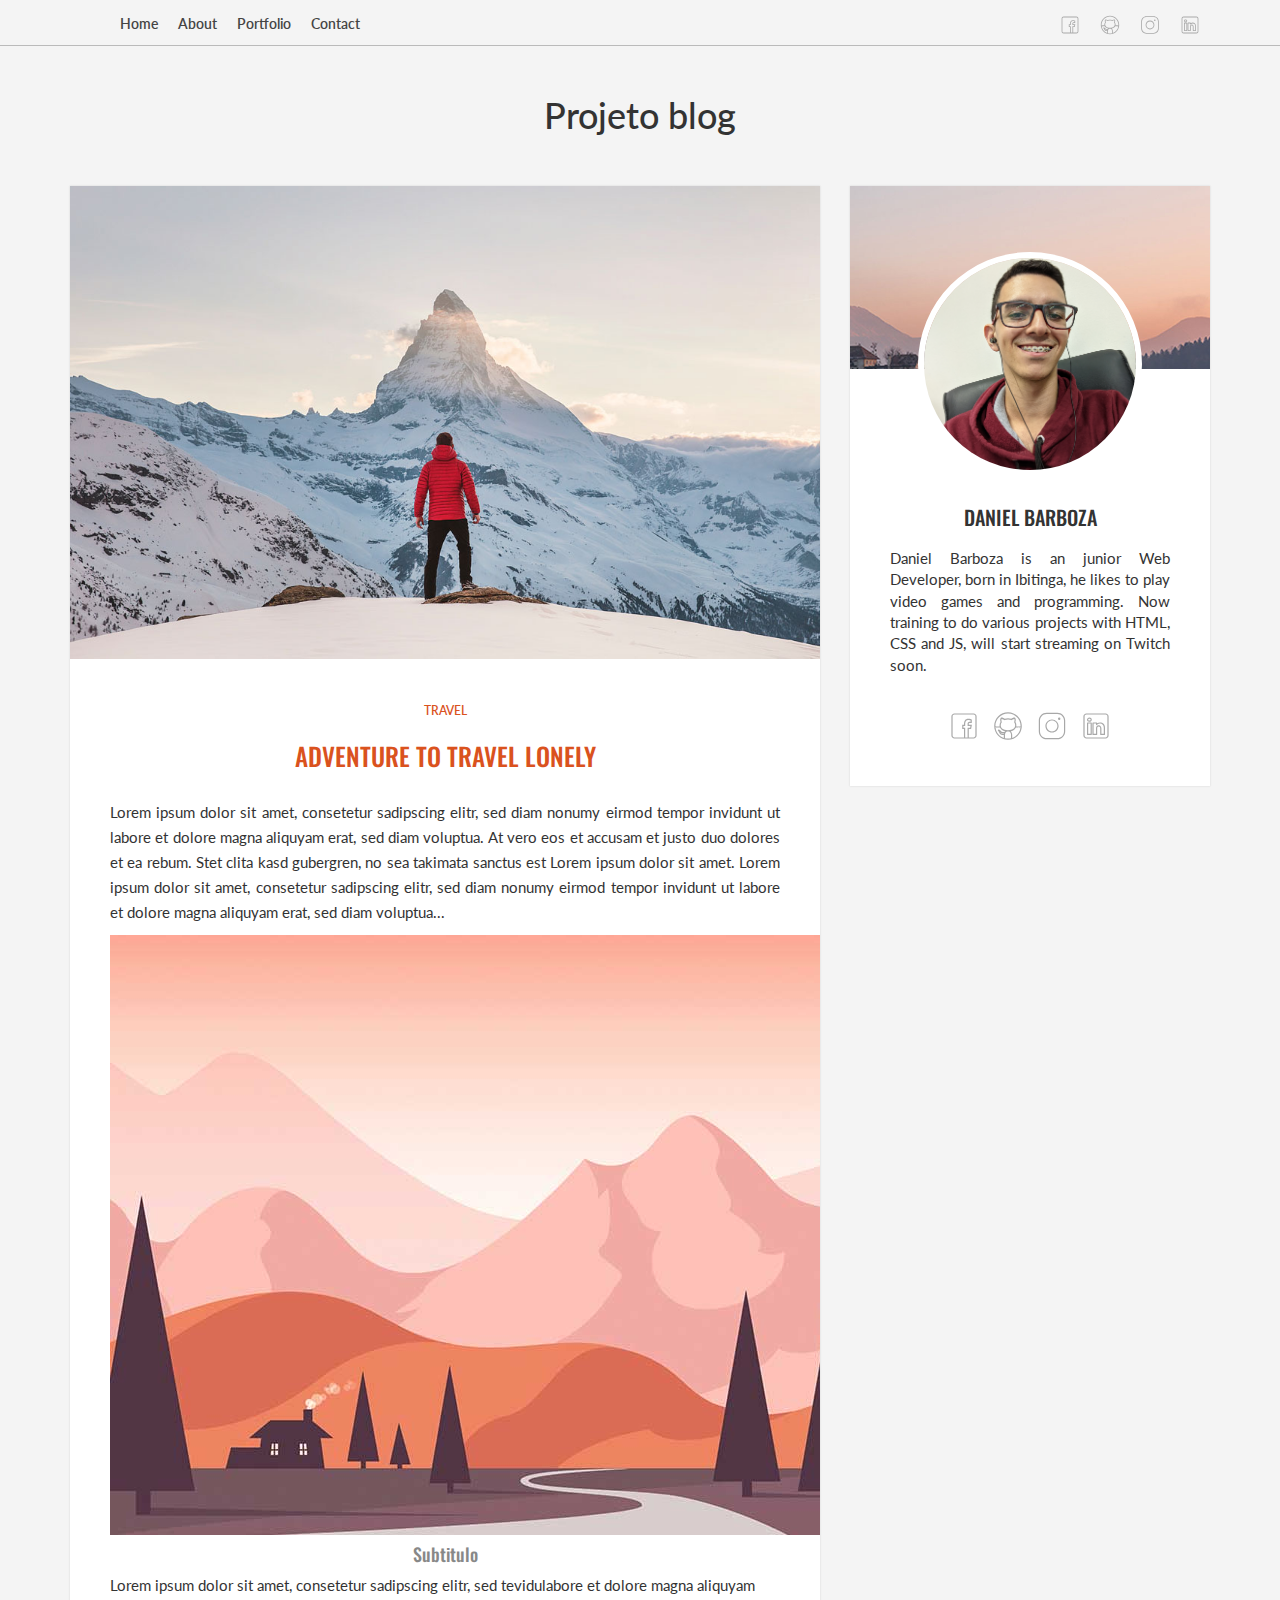
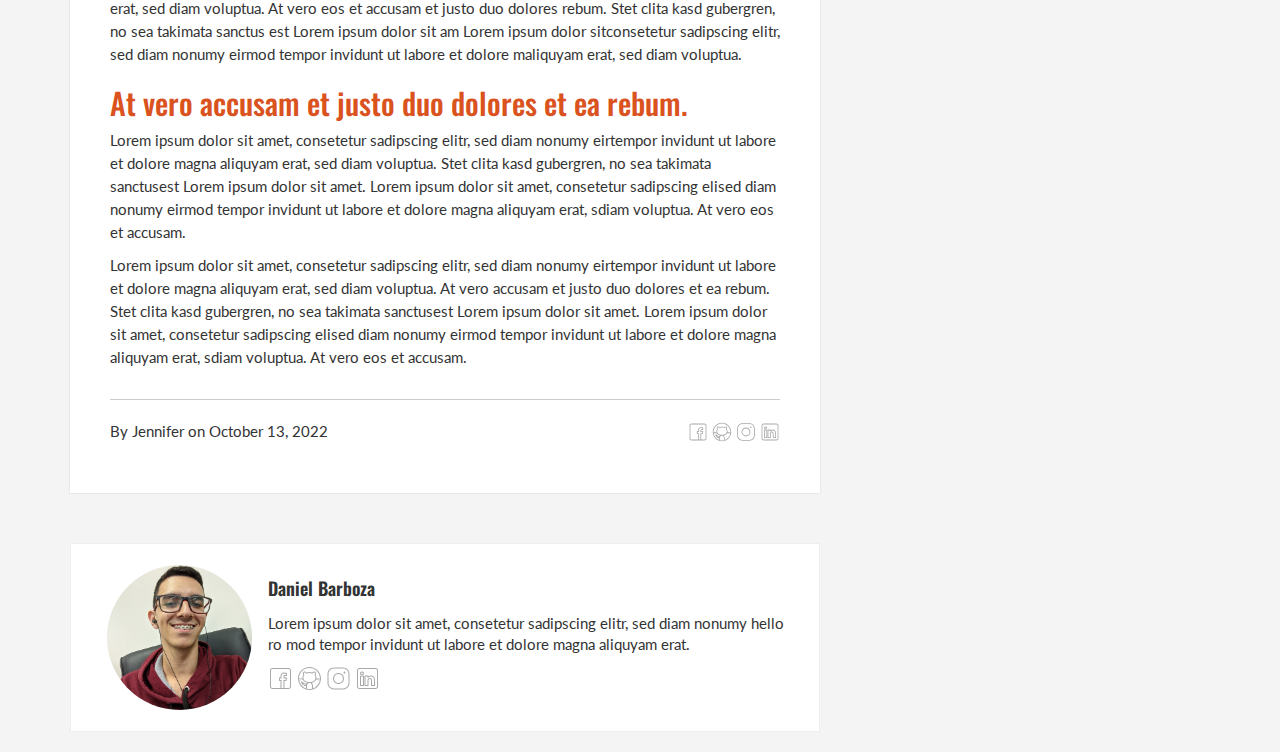
==== pages/article_page.html @ d84fda38 "Adição da página de artigo" ====
<!DOCTYPE html>

<link rel="stylesheet" href="/css/index.css" >
<link rel="stylesheet" href="/css/about.css" >
<link rel="stylesheet" href="/css/article.css" >
<link rel="stylesheet" href="/css/bootstrap.css" >
<link rel="preconnect" href="https://fonts.googleapis.com">
<link rel="preconnect" href="https://fonts.gstatic.com" crossorigin>
<link href="https://fonts.googleapis.com/css2?family=Oswald:wght@200;300;400;500;600;700&display=swap" rel="stylesheet">
<link href="https://fonts.googleapis.com/css2?family=Lato:ital,wght@0,100;0,300;0,400;0,700;0,900;1,100;1,300;1,400;1,700;1,900&family=Oswald:wght@200;300;400;500;600;700&display=swap" rel="stylesheet">
<script src="/js/bootstrap.js" ></script>



<html>

<head>

<header>
  <section>
    <nav>
      <div class="container">
        <ul class="menu">
          <a href="#"><li>Home</li></a>
          <a href="#"><li>About</li></a>
          <a href="#"><li>Portfolio</li></a>
          <a href="#"><li>Contact</li></a>
        </ul>

        <ul class="social-medias">
          <a href="#"><li><img src="/components/src/icons8-facebook.svg" /></li></a>
          <a href="#"><li><img src="/components/src/icons8-github.svg" /></li></a>
          <a href="#"><li><img src="/components/src/icons8-instagram.svg" /></li></a>
          <a href="#"><li><img src="/components/src/icons8-linkedin.svg" /></li></a>
        </ul>
      </div>
    </nav>
  </section>

</header>

<section class="logo">
  <h1>Projeto blog</h1>
</section>


</head>

<body>

  <div class="container">
    <div class="row">

      <div class="col-sm-8">
        <article class="single-blog">
          <div class="post-thumb">
            <a href="#">
              <img src="/components/src/img/post-thumb-1.jpg">
            </a>
          </div>
          <div class="post-content">
            <p class="article-category">TRAVEL</p> 
            <h2 class="article-title">Adventure to travel lonely</h2>
            <p class="article-content">Lorem ipsum dolor sit amet, consetetur sadipscing elitr, sed diam nonumy eirmod tempor invidunt ut labore et dolore magna aliquyam erat, sed diam voluptua. At vero eos et accusam et justo duo dolores et ea rebum. Stet clita kasd gubergren, no sea takimata sanctus est Lorem ipsum dolor sit amet. Lorem ipsum dolor sit amet, consetetur sadipscing elitr, sed diam nonumy eirmod tempor invidunt ut labore et dolore magna aliquyam erat, sed diam voluptua...</p>
            
            <img src="/components/src/img/gl-10.jpg" /> 
            <h4 class="subtitle">Subtitulo</h4>

            <p>Lorem ipsum dolor sit amet, consetetur sadipscing elitr, sed tevidulabore et dolore magna aliquyam erat, sed diam voluptua. At vero eos et accusam et justo duo dolores rebum. Stet clita kasd gubergren, no sea takimata sanctus est Lorem ipsum dolor sit am Lorem ipsum dolor sitconsetetur sadipscing elitr, sed diam nonumy eirmod tempor invidunt ut labore et dolore maliquyam erat, sed diam voluptua.</p>
            <h2>At vero accusam et justo duo dolores et ea rebum.</h2>
            <p>Lorem ipsum dolor sit amet, consetetur sadipscing elitr, sed diam nonumy eirtempor invidunt ut labore et dolore magna aliquyam erat, sed diam voluptua. Stet clita kasd gubergren, no sea takimata sanctusest Lorem ipsum dolor sit amet. Lorem ipsum dolor sit amet, consetetur sadipscing elised diam nonumy eirmod tempor invidunt ut labore et dolore magna aliquyam erat, sdiam voluptua. At vero eos et accusam.</p>
            <p>Lorem ipsum dolor sit amet, consetetur sadipscing elitr, sed diam nonumy eirtempor invidunt ut labore et dolore magna aliquyam erat, sed diam voluptua. At vero accusam et justo duo dolores et ea rebum. Stet clita kasd gubergren, no sea takimata sanctusest Lorem ipsum dolor sit amet. Lorem ipsum dolor sit amet, consetetur sadipscing elised diam nonumy eirmod tempor invidunt ut labore et dolore magna aliquyam erat, sdiam voluptua. At vero eos et accusam.</p>

            <div class="linha"></div>
            <div class="footer-article">
              <div class="articleBy">
                <p>
                  By Jennifer on October 13, 2022
                </p>
              </div>
              <div class="social-article">
                <a href="#"><img src="/components/src/icons8-facebook.svg" /></a>
                <a href="#"><img src="/components/src/icons8-github.svg" /></a>
                <a href="#"><img src="/components/src/icons8-instagram.svg" /></a>
                <a href="#"><img src="/components/src/icons8-linkedin.svg" /></a>
              </div>
            </div>

          </div>
        </article>

        <div class="about-author">
            <img class="author-photo" src="/components/src/img/me.jpg" >
            <div class="about-author-content">

              <a href="#"><h4>Daniel Barboza</h4></a>

              <p>Lorem ipsum dolor sit amet, consetetur sadipscing elitr, sed diam nonumy hello ro mod tempor invidunt ut labore et dolore magna aliquyam erat.</p>

              <div class="social-about">
                <a href="#"><img src="/components/src/icons8-facebook.svg" /></a>
                <a href="#"><img src="/components/src/icons8-github.svg" /></a>
                <a href="#"><img src="/components/src/icons8-instagram.svg" /></a>
                <a href="#"><img src="/components/src/icons8-linkedin.svg" /></a>
              </div>
            </div>
        </div>

      </div>

      <div class="col-sm-4">

        <div class="sidebar">

          <div class="background-about">
            <div class="about-content">
  
              <div class="picture-about">
                <div class="about-img">
                  <img src="/components/src/img/me.jpg" />
                </div>
              </div>
  
              <div>
                <h2>Daniel Barboza</h2>
  
                <p>Daniel Barboza is an junior Web Developer, born in Ibitinga, he likes to play video games and programming. Now training to do various projects with HTML, CSS and JS, will start streaming on Twitch soon.</p>
  
                <div class="medias-about">
                <a href="#"><img src="/components/src/icons8-facebook.svg" /></a>
                <a href="#"><img src="/components/src/icons8-github.svg" /></a>
                <a href="#"><img src="/components/src/icons8-instagram.svg" /></a>
                <a href="#"><img src="/components/src/icons8-linkedin.svg" /></a>
                </div>             
              </div>
            </div>
          </div>

          <div class="last-posts">

          </div>

        </div>

      </div>

    </div>
  </div>

  
</body>




</html>
---- css/index.css ----
header {
  display: block;
  border-bottom: 1px solid #81818181;
}

header nav {
  position: relative;
  justify-content: space-between;
}

header ul {
  display: -webkit-box;
  display: -ms-flexbox;
  display: flex;
  margin-top: revert;
}

header li {
  list-style: none;
  margin: 0 10px;
  color: #444;
  font-weight: 600;
}

header .container {
  padding-right: 15px;
  padding-left: 15px;
  margin-right: auto;
  margin-left: auto;
  display: -webkit-box;
  display: -ms-flexbox;
  display: flex;
  justify-content: space-between;
}

.social-medias li img {
  width: 20px;
}

html {
  font-family: "Lato", sans-serif;
  -webkit-box-sizing: border-box;
          box-sizing: border-box;
}

html a {
  text-decoration: none;
}

body{
  background: #f4f4f4!important;
}

ul{
  display: flex;
  margin-top: revert;
}

li{
  list-style: none;
  margin: 0 10px;
  color: #444;
  font-weight: 600;
}

nav .menu li:hover{
  color: #da521e;
}

.logo {
  text-align: center;
  margin: 50px 0;
}

.corpo {
  padding-right: 15px;
  padding-left: 15px;
  margin-right: auto;
  margin-left: auto;
  display: -webkit-box;
  display: -ms-flexbox;
  display: flex;
  flex-direction: column;
  position: relative;
  text-align: center;
}

.single-blog{
  background: #fff;
  margin-bottom: 50px;
  box-shadow: 0 0 2px 0 rgb(51 51 51 / 8%), 0 0 2px 0 rgb(51 51 51 / 8%);
}

.post-thumb img{
  width: 100%;
}

.post-content{
  overflow: hidden;
  padding: 40px;
}

.article-category {

  color: #da521e;
  text-align: center;
  font-size: 1.2rem;
  font-family: Lato;
  font-weight: 600;

}

.article-title{
  font-family: Oswald;
  font-weight: 500;
  font-size: 2.5rem;
  text-align: center;
  text-transform: uppercase;
  margin-bottom: 30px;

}

.article-title:hover{
  color: #da521e;
  cursor: pointer;
}

.article-content{
  text-align: justify;
  font-family: Lato;
  line-height: 2.5rem;
  font-size: 1.5rem;
}

.button-continue{
  text-align: center;
  padding: 30px;
}

.button-continue a{
  padding: 10px 18px;
  color: #da521e;
  border: 1px solid #da521e;
  font-family: Oswald;
  text-transform: uppercase;
  letter-spacing: 1px;
  font-size: 1.25rem;
  font-weight: 600;
  display: inline-block;
}

.button-continue a:hover{
  color: #fff;
  background: #da521e;
}

.linha{
  border-bottom: 0.5px solid #ccc;
  padding: 10px;
  margin-bottom: 20px;
}

.footer-article{
  display: flex;
  justify-content: space-between;
}

.footer-article img{
  width: 20px;

}


.social-medias li img{
  width: 20px;

}

.logo{
  text-align: center;
  margin: 50px 0;
}

.corpo{
  padding-right: 15px;
  padding-left: 15px;
  margin-right: auto;
  margin-left: auto;
  display: flex;
  flex-direction: column;
  position: relative;
  text-align: center;

}

/*# sourceMappingURL=index.css.map */
---- css/about.css ----
.background-about{
  background: url(/components/src/img/about-me-bg.jpg) no-repeat;
  background-size: 100%;
  background-color: #fff;  
  box-shadow: 0 0 2px 0 rgb(51 51 51 / 8%), 0 0 2px 0 rgb(51 51 51 / 8%);
}

.picture-about{
  text-align: center;
  padding: 40px 20px 10px;
}

.picture-about img{
  width: 70%;
  border-radius: 50%;
  border: 6px solid #fff;

}

.about-img{
padding-top: 8%;
}

.sidebar h2{
  text-align: center;
  font-family: Oswald;
  font-size: 2rem;
  text-transform: uppercase;
}

.about-content p{
  text-align: justify;
  padding: 10px 40px;
  font-size: 1.5rem;
}

.medias-about{
  text-align: center;
  padding: 10px 10px 40px;
}

.medias-about img{
  width: 30px;
  margin: 5px;
}
---- css/article.css ----
a:-webkit-any-link{color: unset;}

p{
  font-family: Lato;
}

.subtitle{
  color: #888;
  text-align: center;
  font-family: Oswald;
}

article h2{
  color: #da521e;
  font-family: Oswald;

}

article p{
  font-size: 1.5rem;
  line-height: 2.3rem;
}

.about-author{
  background: #fff;
  margin: 20px 0;
  display: flex;
  padding: 20px;
  border: 1px solid #eee;
}

.author-photo{
  width: 25%;
  border: 1px solid #fff8;
  border-radius: 50%;
  padding: 0 15px;
}

.about-author-content h4{
  margin: 15px 0;
  font-family: Oswald;
  font-weight: 600;
}

.about-author-content h4:hover{
  color: #da521e;
}

.about-author-content p{
  font-size: 1.465rem;
}

.social-about a img{
  width: 25px;
}
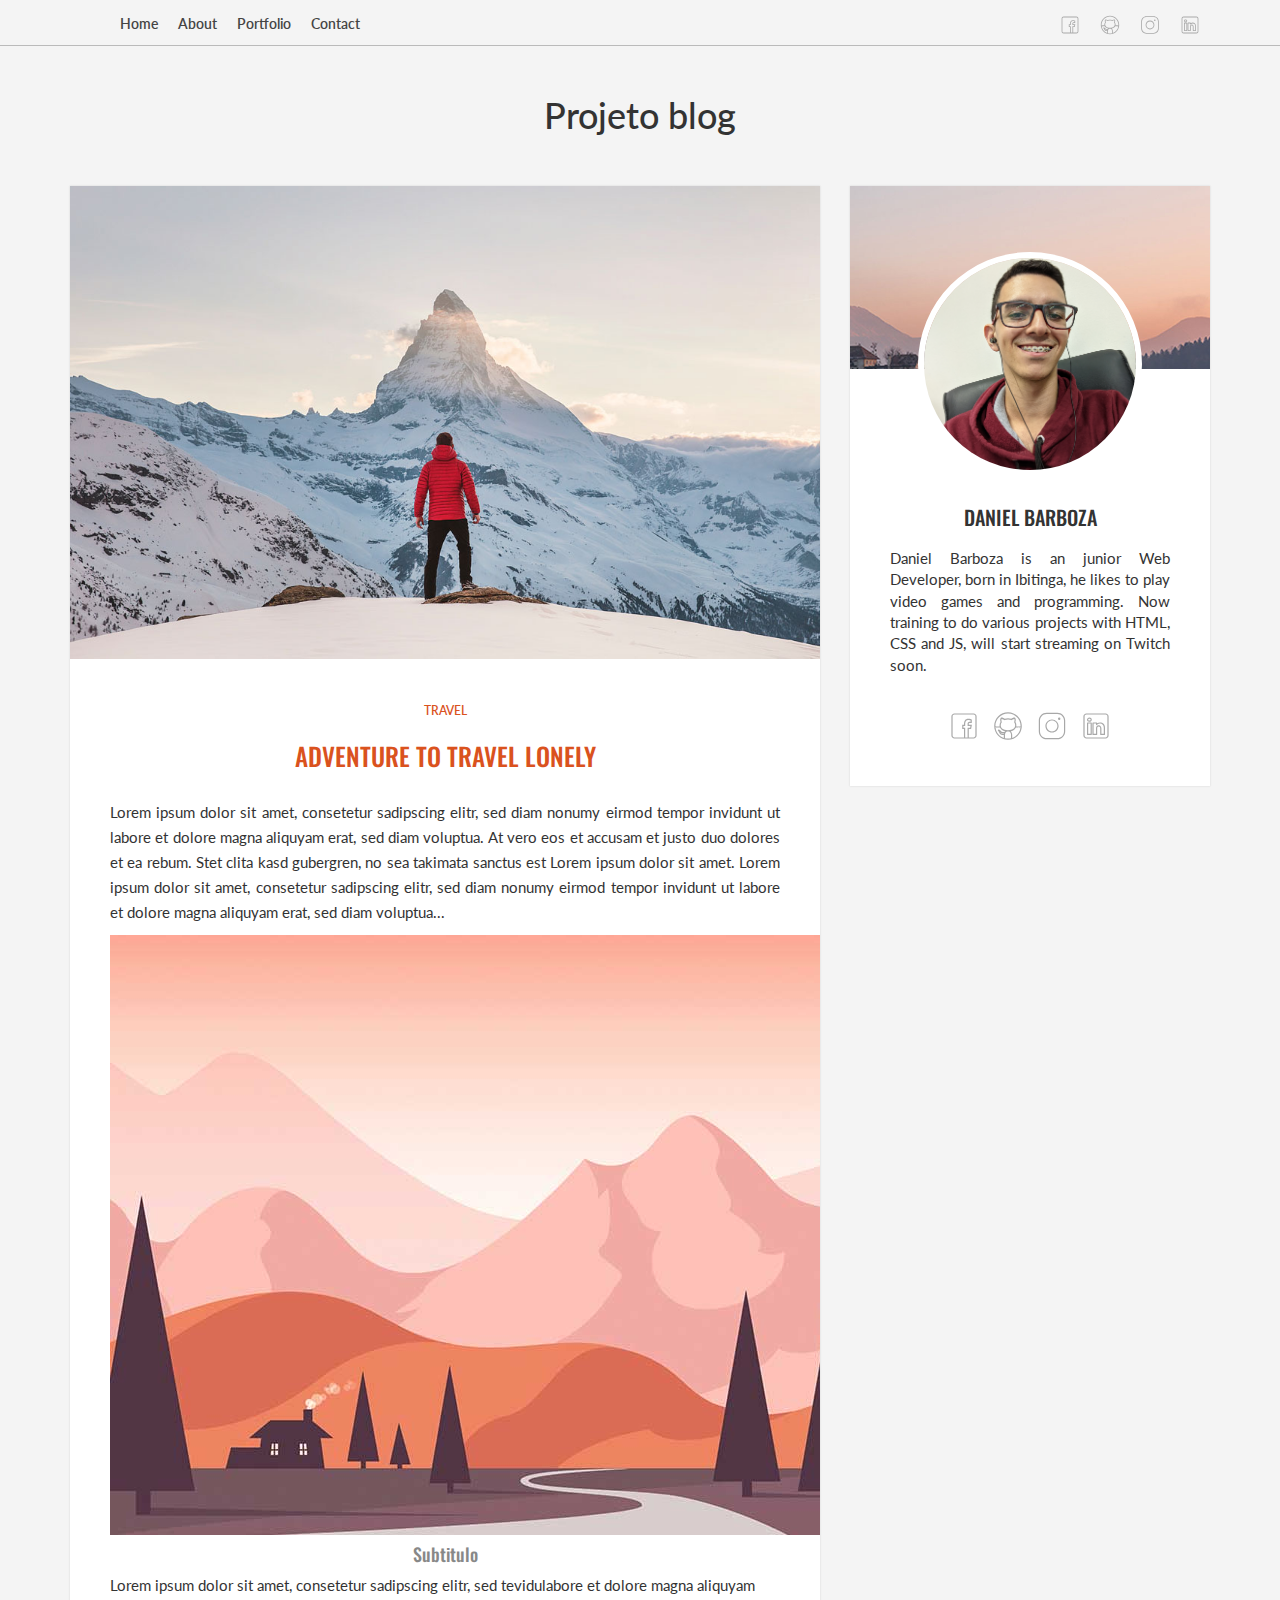
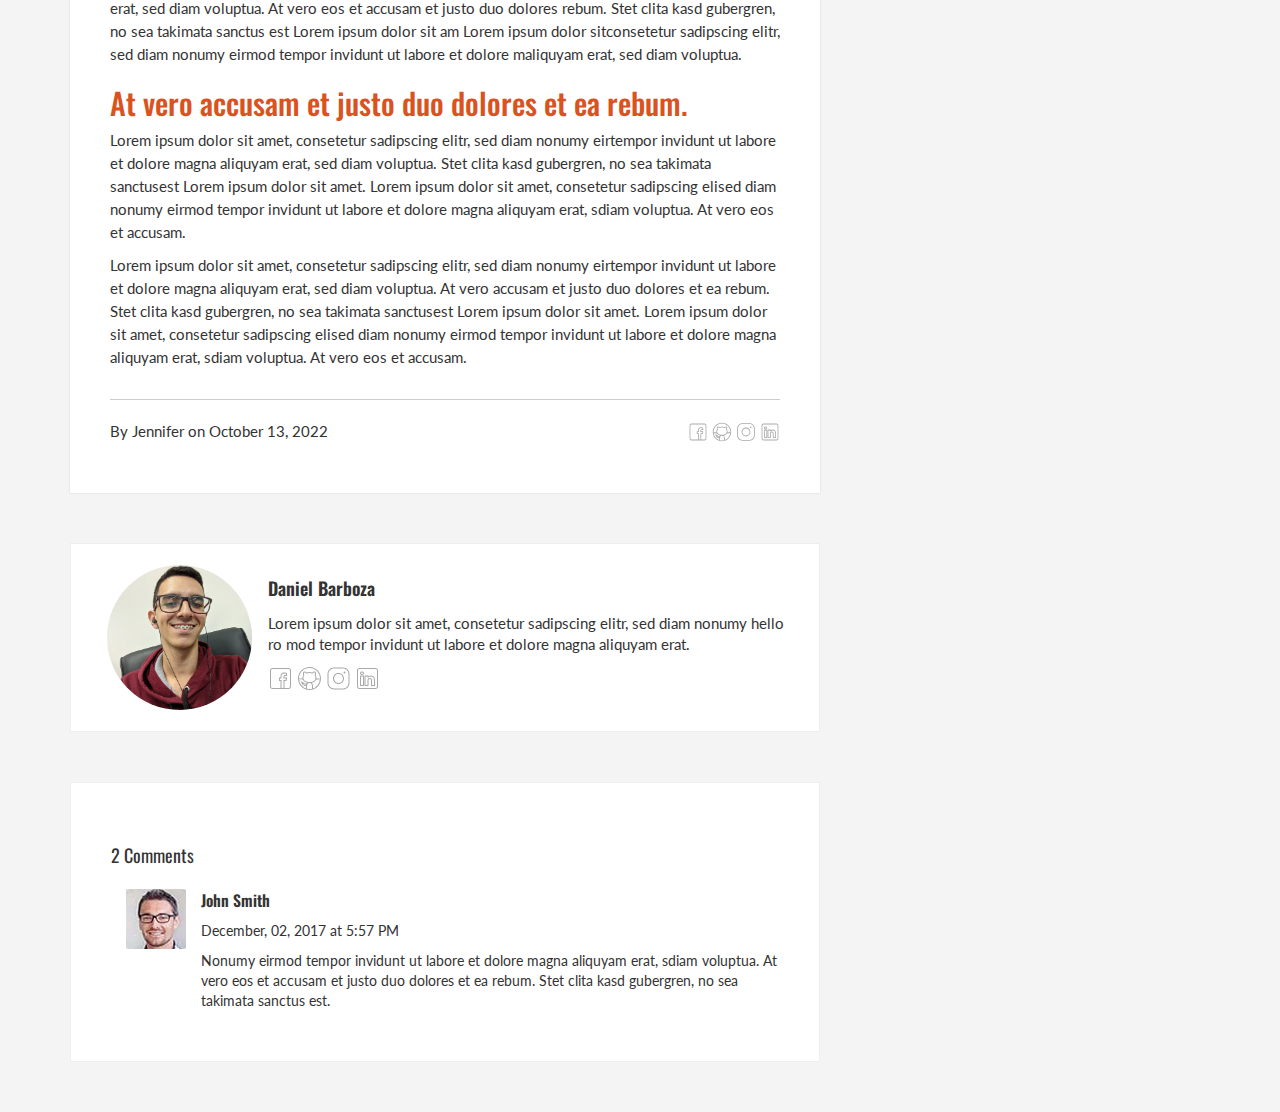
==== commit 46f58070: "Comentários dentro do artigo" ====
--- a/pages/article_page.html
+++ b/pages/article_page.html
@@ -106,6 +106,31 @@
             </div>
         </div>
 
+        <div class="comments">
+          <div class="head-comments">
+
+            <p>2 Comments</p>
+
+          </div>
+          <div class="comment">
+            <div class="media-comments">
+              <img src="/components/src/img/reply-1.jpg" alt="">
+            </div>
+            <div class="comments-content">
+              <div class="comments-name">
+                <p>John Smith</p>
+              </div>
+              <div class="date">
+                <p>December, 02, 2017 at 5:57 PM</p>
+              </div>
+              <div class="comment-text">
+                <p>Nonumy eirmod tempor invidunt ut labore et dolore magna aliquyam erat, sdiam voluptua. At vero eos et accusam et justo duo dolores et ea rebum. Stet clita kasd gubergren, no sea takimata sanctus est.</p>
+              </div>
+            </div>
+            
+          </div>
+        </div>
+
       </div>
 
       <div class="col-sm-4">
--- a/css/article.css
+++ b/css/article.css
@@ -54,3 +54,37 @@
   width: 25px;
 }
 
+.comments{
+  background: #fff;
+  border: 1px solid #eee;
+  margin: 50px 0;
+  padding: 40px;
+}
+
+.head-comments{
+  margin: 20px 0;
+}
+
+.head-comments p{
+  font-family: Oswald;
+  font-size: 1.8rem;
+}
+
+
+.media-comments img{
+  margin: 0 15px;
+}
+
+.comment{
+  display: flex;
+}
+
+.comment .date p, .comment .comment-text p{
+  font-family: Lato;
+}
+
+.comments-name p{
+  font-family: Oswald;
+  font-size: 1.565rem;
+  font-weight: 600;
+}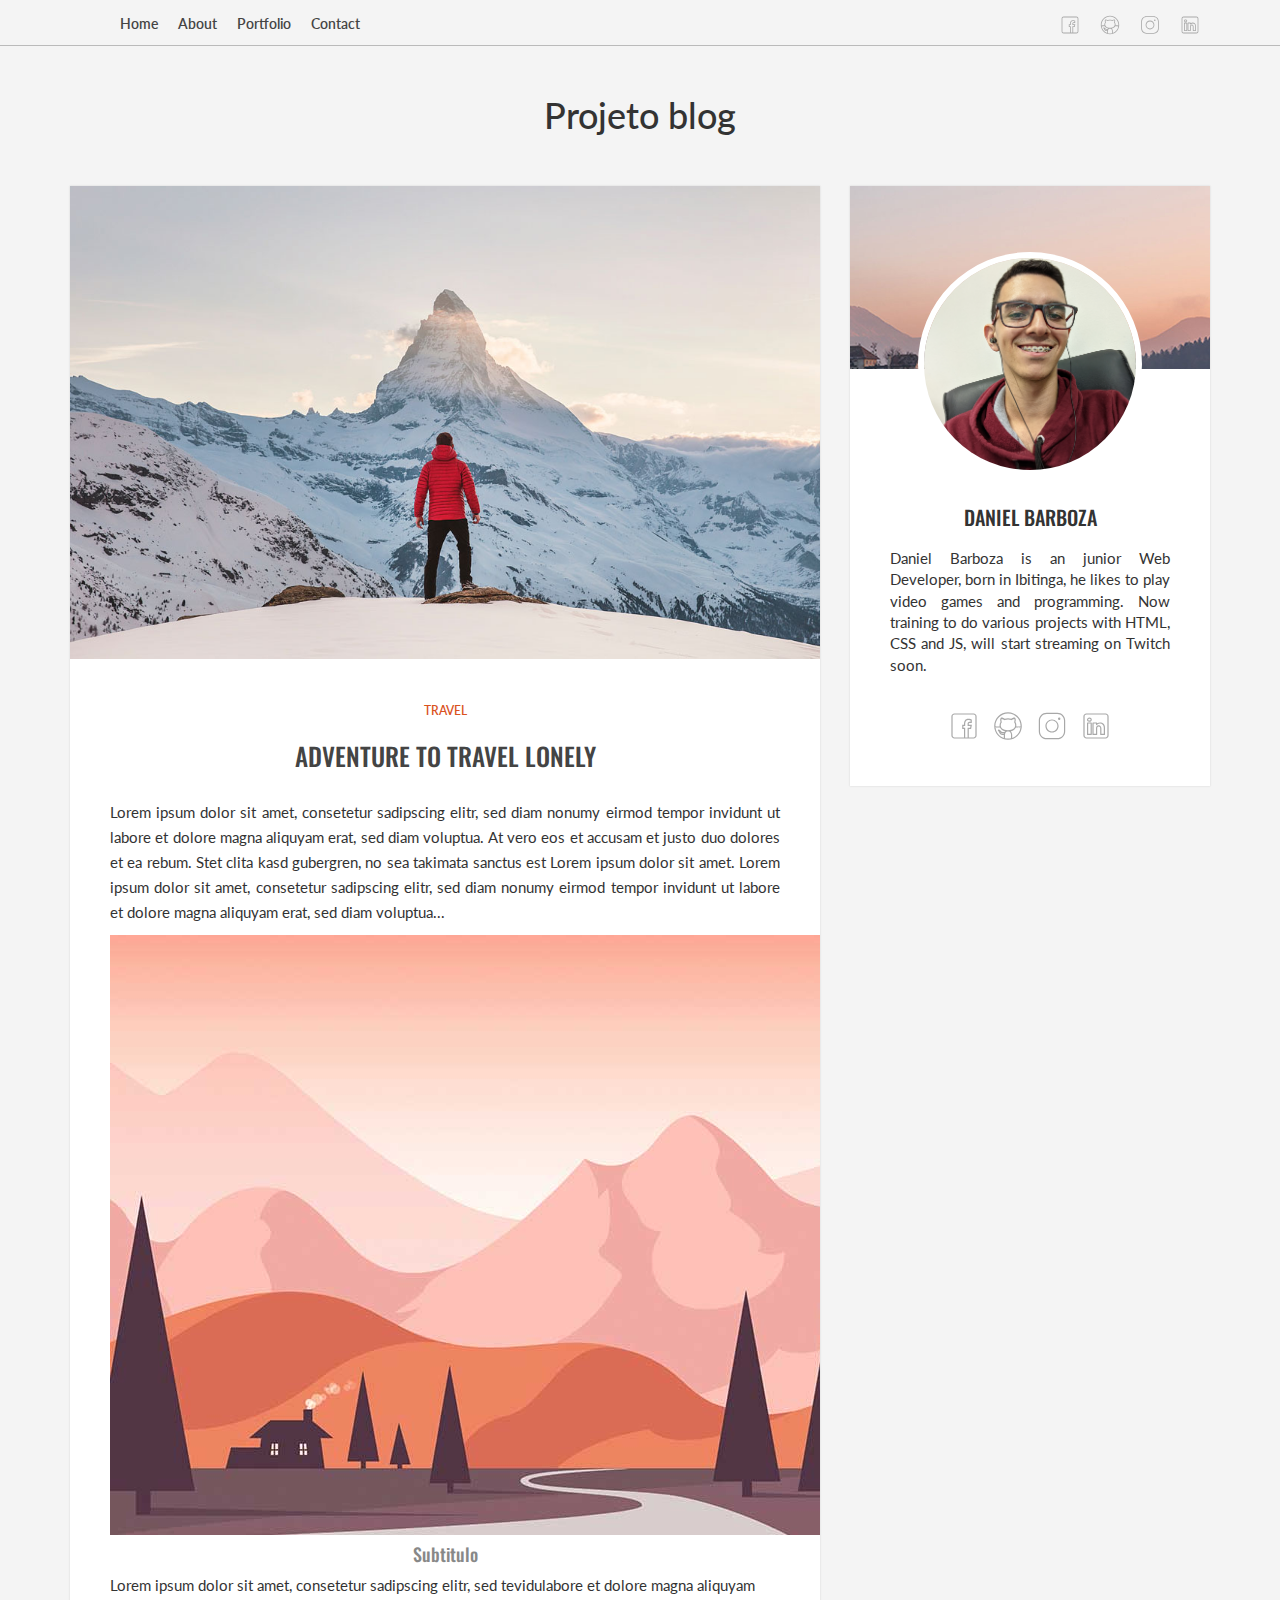
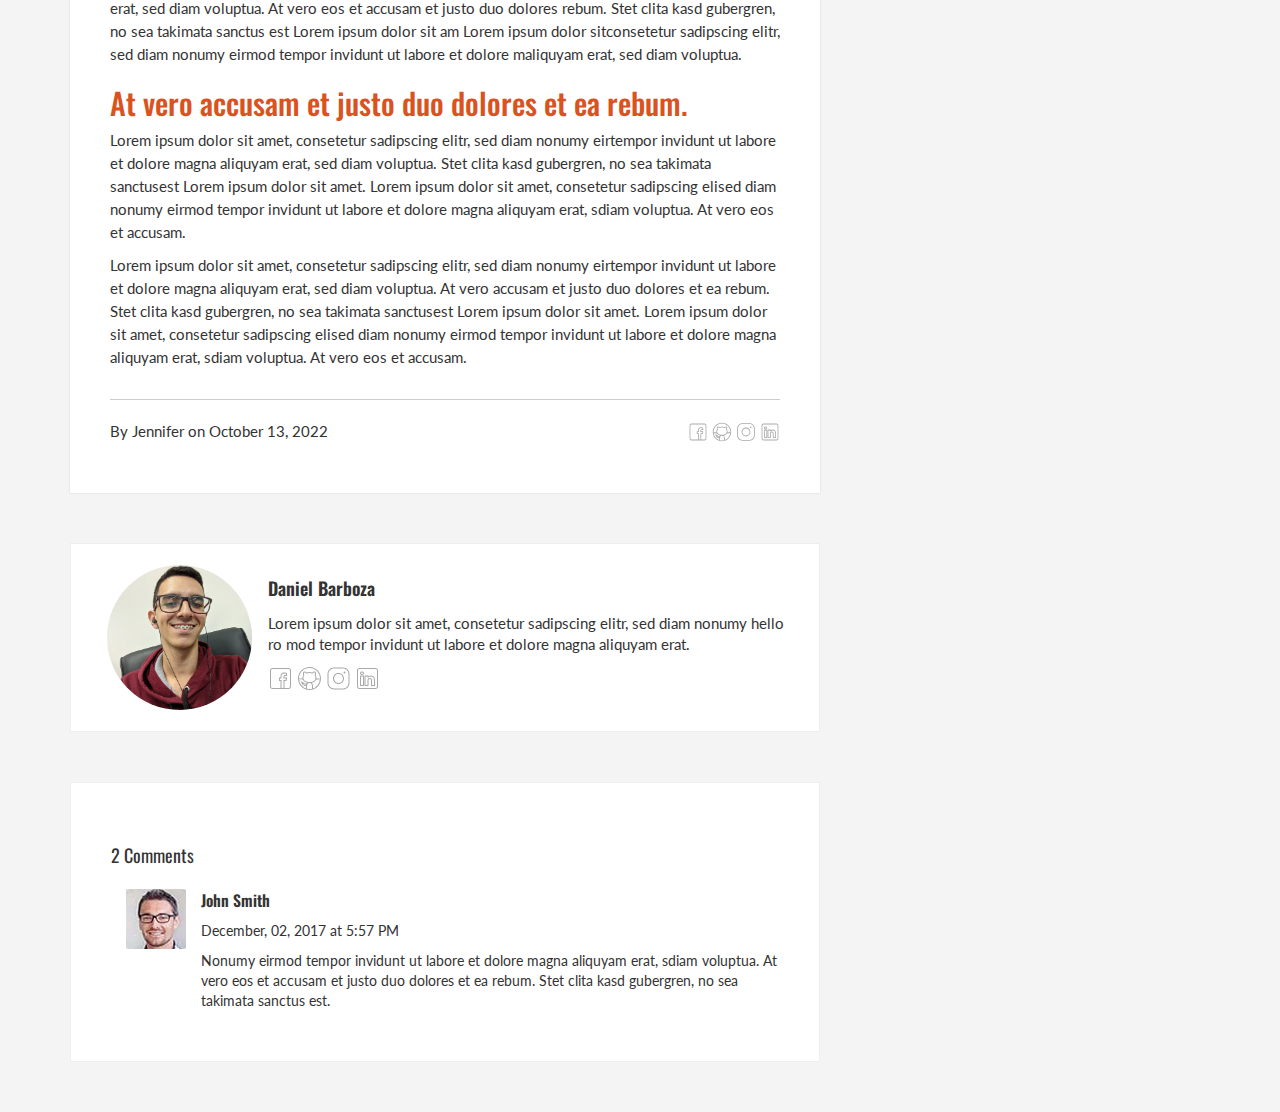
==== commit 07b13df7: "atualização página artigo e adição de links" ====
--- a/pages/article_page.html
+++ b/pages/article_page.html
@@ -21,7 +21,7 @@
     <nav>
       <div class="container">
         <ul class="menu">
-          <a href="#"><li>Home</li></a>
+          <a href="/pages/index.html"><li>Home</li></a>
           <a href="#"><li>About</li></a>
           <a href="#"><li>Portfolio</li></a>
           <a href="#"><li>Contact</li></a>
@@ -29,7 +29,7 @@
 
         <ul class="social-medias">
           <a href="#"><li><img src="/components/src/icons8-facebook.svg" /></li></a>
-          <a href="#"><li><img src="/components/src/icons8-github.svg" /></li></a>
+          <a href="https://github.com/Tsuiya"><li><img src="/components/src/icons8-github.svg" /></li></a>
           <a href="#"><li><img src="/components/src/icons8-instagram.svg" /></li></a>
           <a href="#"><li><img src="/components/src/icons8-linkedin.svg" /></li></a>
         </ul>
@@ -80,7 +80,7 @@
               </div>
               <div class="social-article">
                 <a href="#"><img src="/components/src/icons8-facebook.svg" /></a>
-                <a href="#"><img src="/components/src/icons8-github.svg" /></a>
+                <a href="https://github.com/Tsuiya"><img src="/components/src/icons8-github.svg" /></a>
                 <a href="#"><img src="/components/src/icons8-instagram.svg" /></a>
                 <a href="#"><img src="/components/src/icons8-linkedin.svg" /></a>
               </div>
@@ -99,7 +99,7 @@
 
               <div class="social-about">
                 <a href="#"><img src="/components/src/icons8-facebook.svg" /></a>
-                <a href="#"><img src="/components/src/icons8-github.svg" /></a>
+                <a href="https://github.com/Tsuiya"><img src="/components/src/icons8-github.svg" /></a>
                 <a href="#"><img src="/components/src/icons8-instagram.svg" /></a>
                 <a href="#"><img src="/components/src/icons8-linkedin.svg" /></a>
               </div>
@@ -153,7 +153,7 @@
   
                 <div class="medias-about">
                 <a href="#"><img src="/components/src/icons8-facebook.svg" /></a>
-                <a href="#"><img src="/components/src/icons8-github.svg" /></a>
+                <a href="https://github.com/Tsuiya"><img src="/components/src/icons8-github.svg" /></a>
                 <a href="#"><img src="/components/src/icons8-instagram.svg" /></a>
                 <a href="#"><img src="/components/src/icons8-linkedin.svg" /></a>
                 </div>             
--- a/css/index.css
+++ b/css/index.css
@@ -117,6 +117,7 @@
   text-align: center;
   text-transform: uppercase;
   margin-bottom: 30px;
+  color: #444;
 
 }
 
@@ -193,4 +194,31 @@
 
 }
 
+.pagination a{
+  margin: 0 5px;
+  background: #fff;
+  border: 1px solid #ccc;
+}
+
+.pagination li{
+  padding: 6px 2px;
+}
+
+.pagination #active{
+  background: #da521e;
+}
+
+.pagination #active li{
+  color: #fff;
+}
+
+.pagination a:hover{
+  background: #da521e;
+}
+
+.pagination a:hover li{
+  color: #fff;
+}
+
+
 /*# sourceMappingURL=index.css.map */